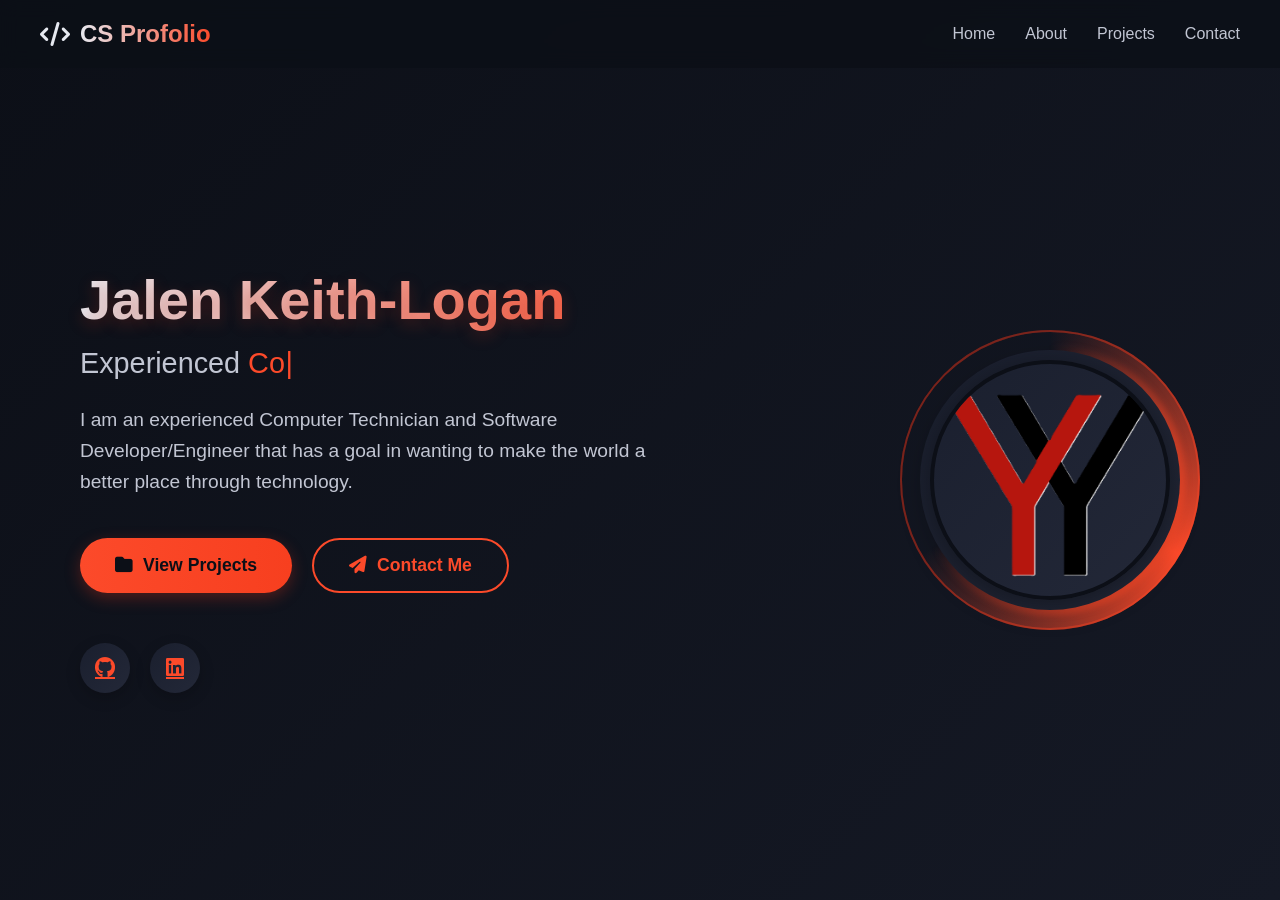
==== index.html @ 026690e8 "Add files via upload" ====
<!DOCTYPE html>
<html lang="en">
    <head>
       <title> Portfolio Website </title>
       <!--link--> 
       <link rel="stylesheet" href="https://cdnjs.cloudflare.com/ajax/libs/font-awesome/6.4.0/css/all.min.css" />
       <link rel="stylesheet" href="style.css">


    </head>
    <body>
        <header>
            <a href="#" class="logo">
                <i class="fa-solid fa-code"></i>
                <span class="logo-text"> CS Profolio</span>
            </a>

            <nav>
                <div class="menu-toggle">
                    <i class="fa-solid fa-bars"></i>
                </div>
                <ul>
                    <li><a href="index.html">Home</a></li>
                    <li><a href="about.html">About</a></li>
                    <li><a href="projects.html">Projects</a></li>
                    <li><a href="contact.html">Contact</a></li>
                </ul>
            </nav>
        </header>

        <section class="hero" id="home">
            <div class="content">
                <h1>Jalen Keith-Logan</h1>
                <h2>Experienced <span class="typing-text">Software Developer</span></h2>
                <p>
                    I am an experienced Computer Technician and Software Developer/Engineer
                    that has a goal in wanting to make the world a better place through technology.
                </p>

                <div class="cta-buttons">
                    <a  href="projects.html" class="btn btn-primary">
                        <i class="fa-solid fa-folder"></i> View Projects
                    </a>
                    <a href="contact.html" class="btn btn-secondary">
                        <i class="fas fa-paper-plane"></i>Contact Me
                    </a>
                </div>

                <div class="social-icons">
                    <a href="https://github.com/JLO2002"><i class="fa-brands fa-github"></i></a>
                    <a href="https://www.linkedin.com/in/jalen-keith-logan"><i class="fa-brands fa-linkedin"></i></a>
                </div>
            
            </div>

            <div class="profile-container">
                <div class="border-outer"></div>
                <div class="border-middle"></div>
                <div class="border-inner"></div>
                <div class="border-container"></div>
                <div class="pulse-ring"></div>
                <div class="pulse-ring"></div>
                <div class="pulse-ring"></div>
                <img src="logoyre.png" width="240px" alt="pfp" class="profile-img" />
            </div>
        </section>

        <script src="script.js"></script>

    </body>
</html>
---- style.css ----
* {
    margin: 0;
    padding: 0;
    box-sizing: border-box;
    font-family: 'Segoe UI', Tahoma, Geneva, Verdana, sans-serif;
}

body {
    background: linear-gradient(135deg, #0c0f17 0%, #151925 100% ); 
    color: white;
    min-height: 100vh;
    overflow-x: hidden;
}

header{
    position: fixed;
    top: 0%;
    left: 0;
    width: 100%;
    padding: 20px 40px;
    display: flex;
    justify-content: space-between;
    align-items: center;
    z-index: 1000;
    background: rgba(12, 15, 23, 0.8);
    backdrop-filter: blur(10px);
    border-bottom: lpx solid rgba(42, 252, 133, 0.1);
}



.logo {

    display: flex;
    align-items: center;
    gap: 10px;
    font-size: 1.5rem;
    font-weight: 700;
    color: #e6e9f0;
    text-decoration: none;
}

.logo-icon {

    color: #2afc85;
    font-size: 1.8rem;
}

.logo-text {

    background: linear-gradient(90deg, #e6e9f0 0%, #fc4a2a 100%);
    -webkit-background-clip: text;
    -webkit-text-fill-color: transparent;

}

nav ul {
    display: flex;
    list-style: none;
    gap: 30px;
}

nav a {

    color: #c2c6d3;
    text-decoration: none;
    font-weight: 500;
    transition: color 0.3s ease;
    position: relative;
    padding: 5px 0;
}

nav a:hover {

    color: #fc4a2a;
}

nav a::after {
    content: '';
    position: absolute;
    bottom: 0;
    left: 0;
    width: 0;
    height: 2px;
    background: #fc4a2a;
    transition: width 0.3s ease;

}

nav a:hover::after {
    width: 100%;
}

.menu-toggle {

    display: none;
    font-size: 1.5rem;
    color: #e6e9f0;
    cursor: pointer;
}



.hero {
    max-width: 1200px;
    width: 100%;
    margin: 0 auto;
    display: flex;
    flex-direction: row;
    align-items: center;
    justify-content: space-between;
    gap: 80px;
    padding: 120px 40px 60px;
    min-height: 100vh;
    font-family: 'Segoe UI', Tahoma, Geneva, Verdana, sans-serif;

}

.content {
    max-width: 600px;
    opacity: 0;
    transform: translateY(20px);
    animation: fadeInUp 1s ease forwards 0.5s;
    font-family: 'Segoe UI', Tahoma, Geneva, Verdana, sans-serif;

}

h1 {
    font-size: 3.5rem;
    margin-bottom: 15px;
    background: linear-gradient(90deg, #e6e9f0 0%, #fc4a2a 100%);
    -webkit-background-clip: text;
    -webkit-text-fill-color: transparent;
    font-weight: 700;
    text-shadow: 0 5px 15px rgba(177, 45, 27, 0.3);
}

h2 {

    font-size: 1.8rem;
    margin-bottom: 25px;
    color: #c2c6d3;
    font-weight: 500;
}

p {
    font-size: 1.2rem;
    line-height: 1.6;
    margin-bottom: 30px;
    color: #c2c6d3;
}

.typing-text {
    position: relative;
    display: inline-block;
    color: #fc4a2a;
}

.typing-text::after {

    content: "|";
    position: absolute;
    right: -8px;
    animation: blink 0.7s infinite;
    color: #fc4a2a;
}

.cta-buttons {
    display: flex;
    gap: 20px;
    margin-top: 40px;
    flex-wrap: wrap;
    opacity: 0;
    transform: translateY(20px);
    animation: fadeInUp 1s ease forwards 0.8s;
}

.btn {
    padding: 15px 35px;
    border-radius: 50px;
    font-size: 1.1rem;
    font-weight: 600;
    text-decoration: none;
    transition: all 0.3s ease;
    display: flex;
    align-items: center;
    gap: 10px;
    position: relative;
    overflow: hidden;
}

.btn-primary {
    background: linear-gradient(90deg, #fc4a2a 0%, #f73f1f 100%);
    color: #0c0f17;
    box-shadow: 0 5px 15px rgba(177, 45, 27, 0.4);
}

.btn-primary:hover {
    transform: translateY(-3px);
    box-shadow: 0 8px 20px rgba(177, 45, 27, 0.6);
}

.btn-primary::before {

    content: "";
    position: absolute;
    top: 0;
    left: -100%;
    width: 100%;
    height: 100%;
    background: linear-gradient(90deg, transparent, rgba(177, 45, 27, 0.4) transparent);
    transition: 0.5s;
}

.btn-primary:hover::before {
    left: 100%;
}

.btn-secondary {
    border: 2px solid #fc4a2a;
    color: #fc4a2a;
}

.btn-secondary:hover {
    background-color: rgba(177, 45, 27, 0.1);
    transform: translateY(-3px);
}

.social-icons {
    display: flex;
    gap: 20px;
    margin-top: 50px;
    opacity: 1;
    transform: translateY(20px);
    animation: fadeInUp 1s ease forwards 1.1s;
}

.social-icons a {
    width: 50px;
    height: 50px;
    border-radius: 50%;
    display: flex;
    align-items: center;
    justify-content: center;
    background: linear-gradient(135deg, #1a1f2e 0%, #232838 100%);
    color: #fc4a2a;
    font-size: 1.3rem;
    transition: all 0.3s ease;
    box-shadow: 0 5px 15px rgba(0, 0, 0, 0.2);
    position: relative;
    overflow: hidden;
}

.social-icons a:hover {
    transform: translateY(-5px);
    color: #151925;
    box-shadow: 0 8px 20px rgba(177, 45, 27, 0.3);
}

.social-icons a::before {
    content: "";
    position: absolute;
    top: 0;
    left: 0;
    width: 100%;
    height: 100%;
    background: linear-gradient(45deg, #f73f1f, #fc4a2a, #f73614);
    opacity: 0;
    transition: 0.3s;
    z-index: -1;
}

html::-webkit-scrollbar {
    display: none;
}

.social-icons a:hover::before {
    opacity: 1;
}

/* inifinite carousel */
.carousel {
    width: 100%;
    overflow: hidden;
    background-color: #f73614;
    padding: 20px 0;
    margin-top: 150px;
    mask-image: linear-gradient(
        to right,
        rgba(0, 0, 0, 0),
        rgba(0, 0, 0, 1) 20%,
        rgba(0, 0, 0, 1) 80%,
        rgba(0, 0, 0, 0) 
    );
}

.card {
    flex: 0 0 auto;
    width: 200px;
    height: 200px;
    background: #64190c;
    display: flex;
    align-items: center;
    justify-content: center;
    color: #fff;
    font-weight: bold;
    border-radius: 20px;
    margin: 0 10px;
    ;
}

.group {
    display: flex;
    animation: scroll 20s linear infinite;
    width: max-content;
}

@keyframes scroll {
    0% {
        transform: translateX(0);
    }
    100% {
        transform: translateX(-50%);
    }
}

.carousel:hover .group {
    animation-play-state: paused;
}

/* pulse circle 4 imgs */

.profile-container {
    position: relative;
    width: 300px;
    height: 300px;

}

.profile-img {
    width: 240px;
    height: 240px;
    object-fit: cover;
    border-radius: 50%;
    position: absolute;
    top: 50%;
    left: 50%;
    transform: translate(-50%, -50%);
    z-index: 10;
    box-shadow: 0 5px 30px rgba(0, 0, 0, 0.4);
    border: 4px solid #0c0f17;
    transition: all 0.5s ease;

}

.profile-img:hover {
    transform: translate(-50%, -50%) scale(1.05);
}

.border-outer {
    position: absolute;
    width: 300px;
    height: 300px;
    top: 50%;
    left: 50%;
    transform: translate(-50%, -50%) rotate(0deg);
    border-radius: 50%;
    background: conic-gradient(transparent, #fc4a2a, transparent, transparent);
    z-index: 1;
    animation: rotate 4s linear infinite;
}

.border-middle {
    position: absolute;
    width: 270px;
    height: 270px;
    top: 50%;
    left: 50%;
    transform: translate(-50%, -50%) rotate(0deg);
    border-radius: 50%;
    background: conic-gradient(transparent, #fc4a2a, transparent, transparent);
    z-index: 2;
    animation: rotate-reverse 3s linear infinite;
    filter: blur(3px);
}

.border-inner {
    position: absolute;
    width: 240px;
    height: 240px;
    top: 50%;
    left: 50%;
    transform: translate(-50%, -50%) rotate(0deg);
    border-radius: 50%;
    background: conic-gradient(transparent, #fc4a2a, transparent, transparent);
    z-index: 3;
    animation: rotate 2s linear infinite;
}

.pulse-ring {
   
    position: absolute;
    width: 300px;
    height: 300px;
    top: 50%;
    left: 50%;
    transform: translate(-50%, -50%) scale(1);
    border-radius: 50%;
    border: 2px solid rgba(177, 45, 27, 0.3);
    z-index: 0;
    animation: pulse 3s ease-out infinite;
}

.pulse-ring:nth-child(2) {
    animation-delay: 1s;
}

.pulse-ring:nth-child(3) {
    animation-delay: 2s;
}

.border-container {
    position: absolute;
    width: 300px;
    height: 300px;
    top: 50%;
    left: 50%;
    transform: translate(-50%, -50%);
    border-radius: 50%;
    z-index: 4;
}

.border-container::after {
    content: "";
    position: absolute;
    width: 260px;
    height: 260px;
    background: linear-gradient(135deg, #1a1f2e 0%, #232838 100%);
    top: 50%;
    left: 50%;
    transform: translate(-50%, -50%);
    border-radius: 50%;
    z-index: 5;
}

/* contact page */

.contact-container{
    height: 100vh;
    display: flex;
    align-items: center;
    justify-content: space-evenly;
}

.contact-left{
    display: flex;
    flex-direction: column;
    align-items: start;
    gap: 20px;
}

.contact-inputs {
    width: 400px;
    height: 50px;
    border: none;
    outline: none;
    padding-left: 25px;
    font-weight: 500;
    color: #0c0f17;
    border-radius: 50px;
}

.contact-left textarea {
    height: 140px;
    padding-top: 15px;
    border-radius: 20px;

}

.contact-inputs:focus {
    border: 2px solid #fc4a2a;
}

.contact-inputs::placeholder {
    color: #a9a9a9;
}

.contact-left button {
    display: flex;
    align-items: center;
    padding: 15px 30px;
    font-size: 16px;
    color: #fff;
    gap: 10px;
    border: none;
    border-radius: 50px;
    background: linear-gradient(270deg, #f73f1f, #64190c);
    cursor: pointer;


}

/* project page */

.projectz {
    background-color: linear-gradient(135deg, #1a1f2e 0%, #232838 100%);
}

.projects-box{
    display: grid;
    grid-template-columns: repeat(auto-fit, minmax (350px, 1fr));
    place-items: center;
    gap: 3rem;
    row-gap: 5rem;
}

.project-card{
    display: flex;
    flex-direction: column;
    align-items: center;
    justify-content: center;
    text-align: center;
    background-color: linear-gradient(135deg, #1a1f2e 0%, #232838 100%);
    border: 2px linear-gradient(270deg, #f73f1f, #64190c);
    border-radius: 3rem;
    gap: 2rem;
    padding: 5rem 2rem;
    overflow: hidden;
    cursor: pointer;
    box-shadow: 0 0 5px #0c0f17;
    transition: 0.3s ease;
}

.project-card:hover{
    box-shadow: 0 0 25px #f73614, 
                0 0 50px #fc4a2a;
    transform: scale(1.02);
}

.project-card img{
    max-width: 300px;
    border-radius: 2em;
    object-fit: cover;
}

.project-card h3{
    font-size: 3rem;
}

.project-card p{
    font-size: 1.6rem;
}

/* animations for bubbles */

@keyframes rotate {
    0% {
        transform: translate(-50%, -50%) rotate(0deg);
    }
    100% {
        transform: translate(-50%, -50%) rotate(360deg);
    }
}

@keyframes rotate-reverse {
   0% {
        transform: translate(-50%, -50%) rotate(0deg);
    }
    100% {
        transform: translate(-50%, -50%) rotate(-360deg);
    }
    
}


@keyframes pulse {
   0% {
        transform: translate(-50%, -50%) scale(1);
        opacity: 1;
    }
    100% {
        transform: translate(-50%, -50%) scale(1.4);
        opacity: 0;
    }
    
}

@keyframes fadeInUp {
   from {
        opacity: 0;
        transform: translateY(20px);
    }
    to {

        opacity: 1;
        transform: translateY(0);
    } 
}

@keyframes blink {
   0%, 100% {
        opacity: 1;
    }
    50% {
        opacity: 0;
    }
    
}

@media (max-width: 992px) {

    .hero {

        flex-direction: column-reverse;
        text-align: center;
        gap: 60px;
        padding: 100px 20px 40px;

    }

    .cta-buttons {
        justify-content: center;
    }

    .social-icons {

    justify-content: center;

  }
}

@media (max-width: 768px) {
    header {
        padding: 15px 20px;
    }

    nav ul {
        position: fixed;
        top: 70px;
        left: -100px;
        width: 100px;
        height: calc(100vh - 70px);
        background: rgba(12, 15, 23, 0.95);
        flex-direction: column;
        align-items: center;
        justify-content: flex-start;
        padding-top: 50px;
        transition: left 0.3s ease;

    }

    nav ul.active {
     left: 0;
    }

    nav a {
    font-size: 1.2rem;
        padding: 15px 0;
    }   

    .menu-toggle {
        display: block;
    }

    h1 {
        font-size: 2.5rem;
    }

    h2 {
        font-size: 1.5rem;
    }

    p {
     font-size: 1.1rem;
    }

    .btn {
     padding: 12px 25px;
     font-size: 1rem;
    }

    .profile-container {
     width: 250px;
     height: 250px;
    }

    .profile-img {
        width: 200px;
        height: 200px;
    }   

    .border-outer {
        width: 250px;
        height: 250px;
    }   

    .border-middle {
     width: 225px;
     height: 225px;
    }

    .border-inner {
    width: 200px;
    height: 200px;
    }

    .border-container::after {
     width: 215px;
     height: 215px;
    }

    .pulse-ring {
     width: 250px;
     height: 250px;
    }
}

@media (max-width: 480px) {
    h1 {
        font-size: 2rem;
    }

    h2 {
        font-size: 1.2rem;
    }

    .cta-buttons {
        flex-direction: column;
        align-items: center;
    }

    .profile-container {
        width: 200px;
        height: 200px;
        
    }

    .profile-img {
        width: 160px;
        height: 160px
    }

    .border-outer {
        width: 200px;
        height: 200px;

    }

    .border-middle {
        width: 180px;
        height: 180px;
    }

    .border-inner {
        width: 160px;
        height: 160px;
    }

    .border-container::after {
        width: 170px;
        height: 170px;
    }

    .pulse-ring {
        width: 200px;
        height: 200px;
    }
}

@media (max-width:800px) {
    
    .contact-inputs{
        width: 80vw;
    }
    
    
}
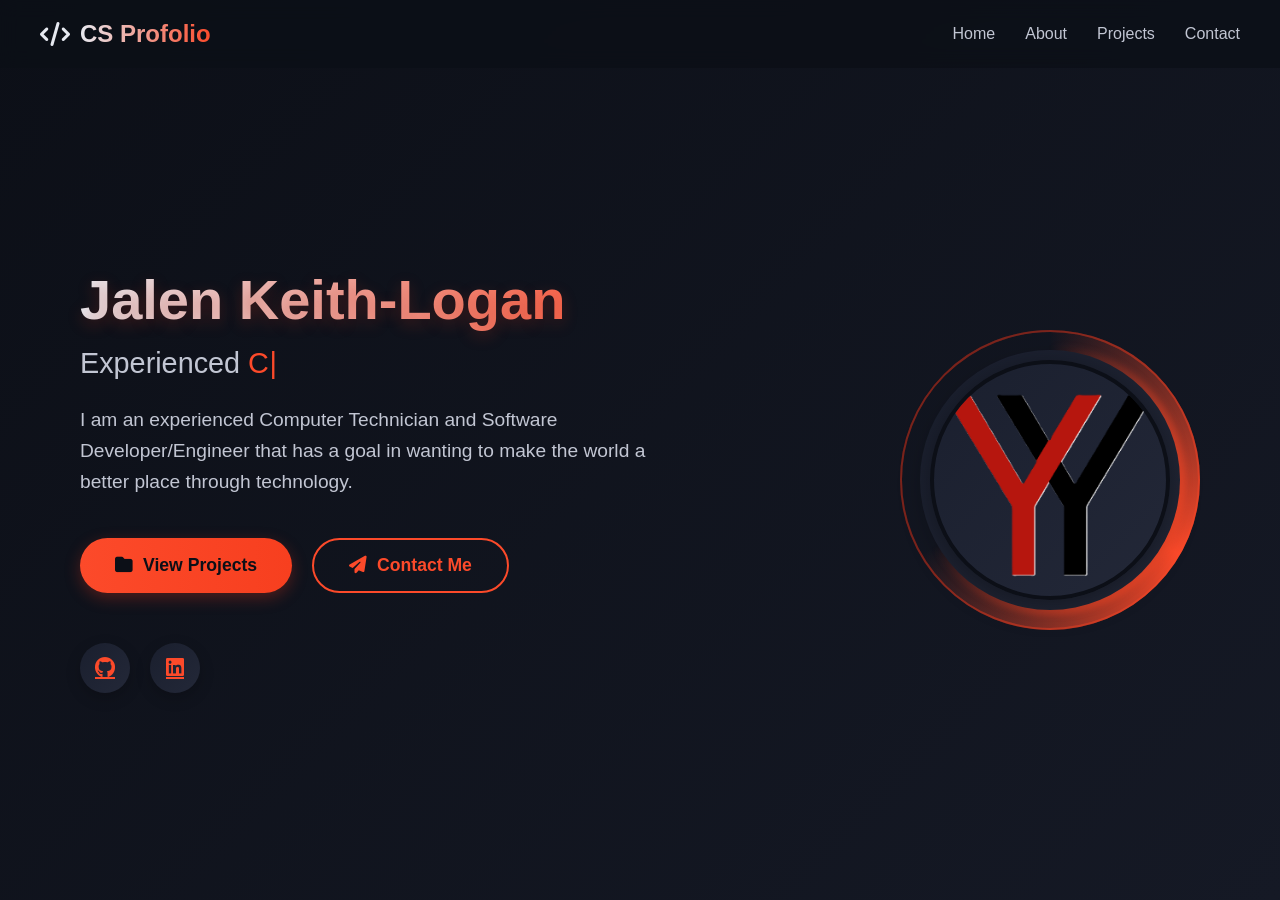
==== commit 18396491: "Fix HTML structure and add target attributes" ====
--- a/index.html
+++ b/index.html
@@ -47,8 +47,8 @@
                 </div>
 
                 <div class="social-icons">
-                    <a href="https://github.com/JLO2002"><i class="fa-brands fa-github"></i></a>
-                    <a href="https://www.linkedin.com/in/jalen-keith-logan"><i class="fa-brands fa-linkedin"></i></a>
+                    <a href="https://github.com/JLO2002" target="_blank"><i class="fa-brands fa-github"></i></a>
+                    <a href="https://www.linkedin.com/in/jalen-keith-logan" target="_blank"><i class="fa-brands fa-linkedin"></i></a>
                 </div>
             
             </div>
@@ -68,4 +68,4 @@
         <script src="script.js"></script>
 
     </body>
-</html>+</html>
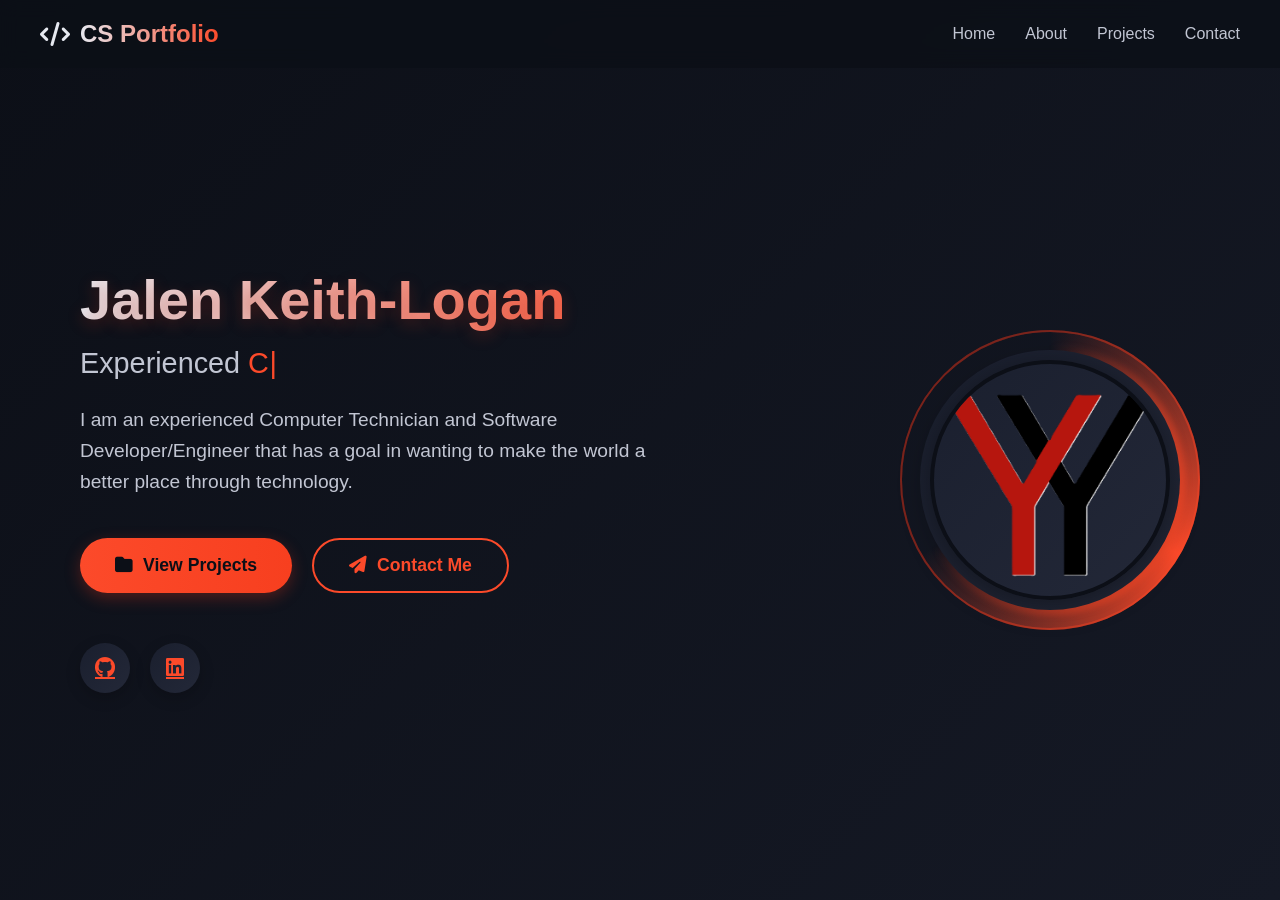
==== commit 7981c99d: "Fix HTML formatting and update portfolio title" ====
--- a/index.html
+++ b/index.html
@@ -1,6 +1,8 @@
 <!DOCTYPE html>
 <html lang="en">
     <head>
+        <meta charset="UTF-8" />
+        <meta name="viewport" content="width=device-width, initial-scale=1.0 "/>
        <title> Portfolio Website </title>
        <!--link--> 
        <link rel="stylesheet" href="https://cdnjs.cloudflare.com/ajax/libs/font-awesome/6.4.0/css/all.min.css" />
@@ -12,7 +14,7 @@
         <header>
             <a href="#" class="logo">
                 <i class="fa-solid fa-code"></i>
-                <span class="logo-text"> CS Profolio</span>
+                <span class="logo-text"> CS Portfolio</span>
             </a>
 
             <nav>
